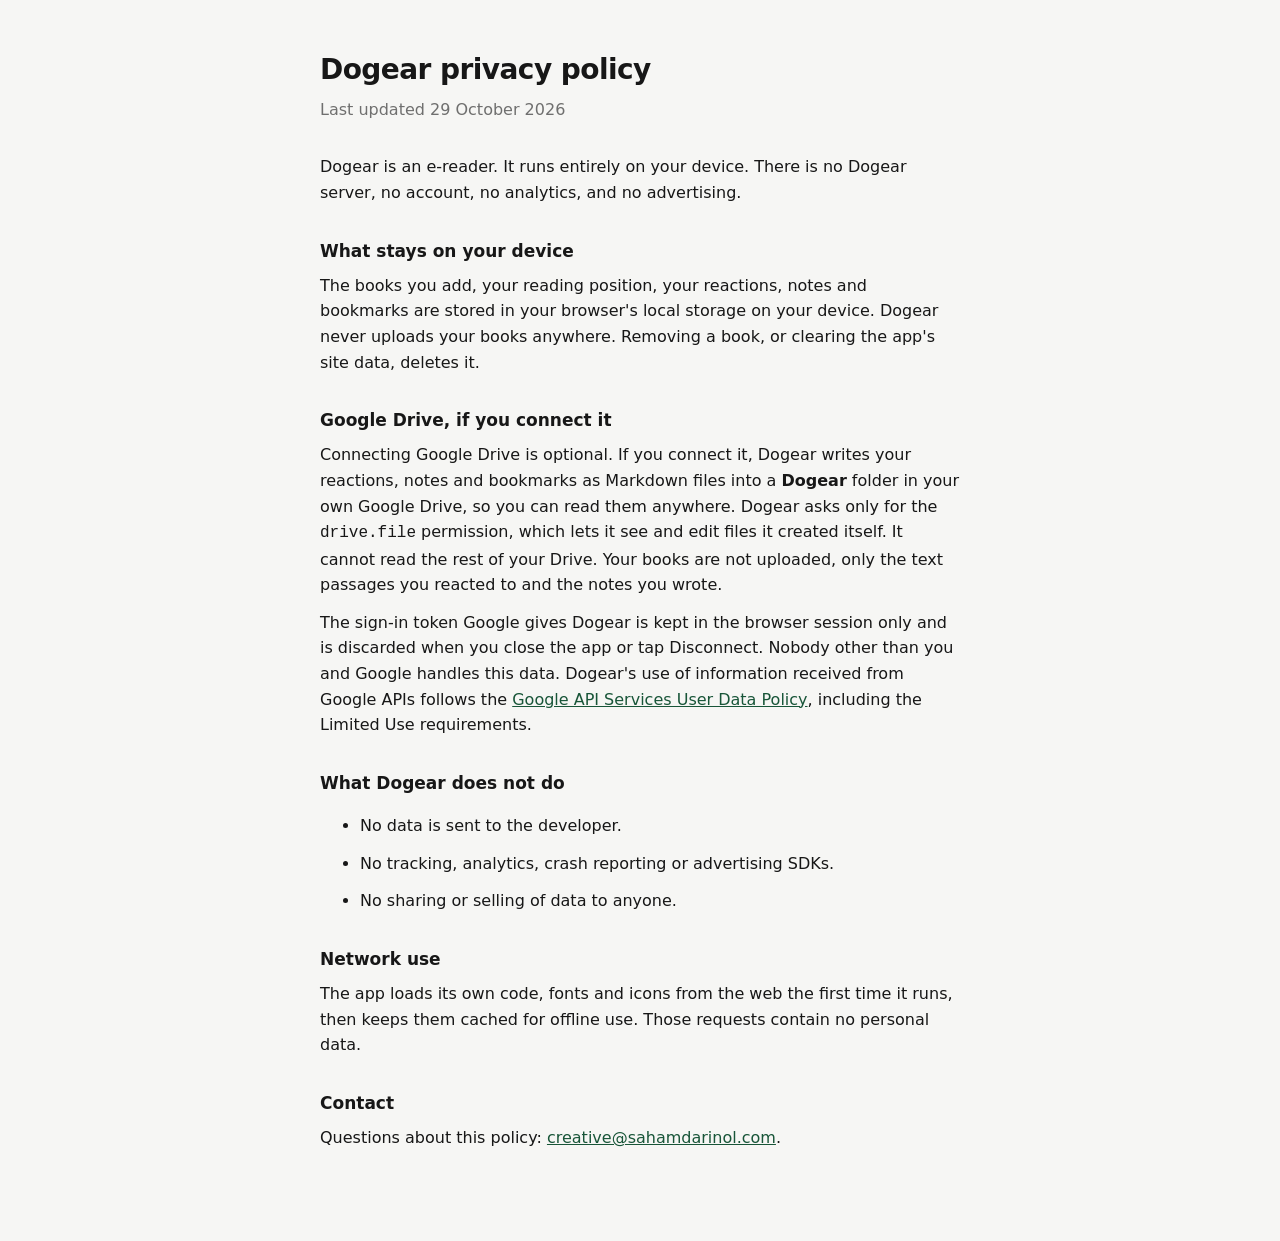
==== privacy.html @ 63f9661b "Play Store kit: privacy policy, listing copy, graphics, upload guide Co-Authored-By: Claude Fable 5." ====
<!doctype html>
<html lang="en">
<head>
<meta charset="utf-8">
<meta name="viewport" content="width=device-width, initial-scale=1">
<title>Dogear privacy policy</title>
<link rel="icon" href="icons/icon.svg" type="image/svg+xml">
<style>
  :root { color-scheme: light dark; }
  body { margin: 0; padding: 48px 20px 80px; background: #f6f6f4; color: #171717; font: 16px/1.6 "Geist", system-ui, -apple-system, "Segoe UI", sans-serif; }
  @media (prefers-color-scheme: dark) { body { background: #121214; color: #ebebe6; } a { color: #7ed2a0; } }
  main { max-width: 640px; margin: 0 auto; }
  h1 { font-size: 28px; letter-spacing: -.02em; margin: 0 0 4px; }
  h2 { font-size: 17px; margin: 32px 0 8px; }
  p, li { margin: 0 0 12px; }
  .sub { opacity: .6; margin-bottom: 32px; }
  a { color: #185538; }
</style>
</head>
<body>
<main>
  <h1>Dogear privacy policy</h1>
  <p class="sub">Last updated 29 October 2026</p>

  <p>Dogear is an e-reader. It runs entirely on your device. There is no Dogear server, no account, no analytics, and no advertising.</p>

  <h2>What stays on your device</h2>
  <p>The books you add, your reading position, your reactions, notes and bookmarks are stored in your browser's local storage on your device. Dogear never uploads your books anywhere. Removing a book, or clearing the app's site data, deletes it.</p>

  <h2>Google Drive, if you connect it</h2>
  <p>Connecting Google Drive is optional. If you connect it, Dogear writes your reactions, notes and bookmarks as Markdown files into a <b>Dogear</b> folder in your own Google Drive, so you can read them anywhere. Dogear asks only for the <code>drive.file</code> permission, which lets it see and edit files it created itself. It cannot read the rest of your Drive. Your books are not uploaded, only the text passages you reacted to and the notes you wrote.</p>
  <p>The sign-in token Google gives Dogear is kept in the browser session only and is discarded when you close the app or tap Disconnect. Nobody other than you and Google handles this data. Dogear's use of information received from Google APIs follows the <a href="https://developers.google.com/terms/api-services-user-data-policy" rel="noopener">Google API Services User Data Policy</a>, including the Limited Use requirements.</p>

  <h2>What Dogear does not do</h2>
  <ul>
    <li>No data is sent to the developer.</li>
    <li>No tracking, analytics, crash reporting or advertising SDKs.</li>
    <li>No sharing or selling of data to anyone.</li>
  </ul>

  <h2>Network use</h2>
  <p>The app loads its own code, fonts and icons from the web the first time it runs, then keeps them cached for offline use. Those requests contain no personal data.</p>

  <h2>Contact</h2>
  <p>Questions about this policy: <a href="mailto:creative@sahamdarinol.com">creative@sahamdarinol.com</a>.</p>
</main>
</body>
</html>
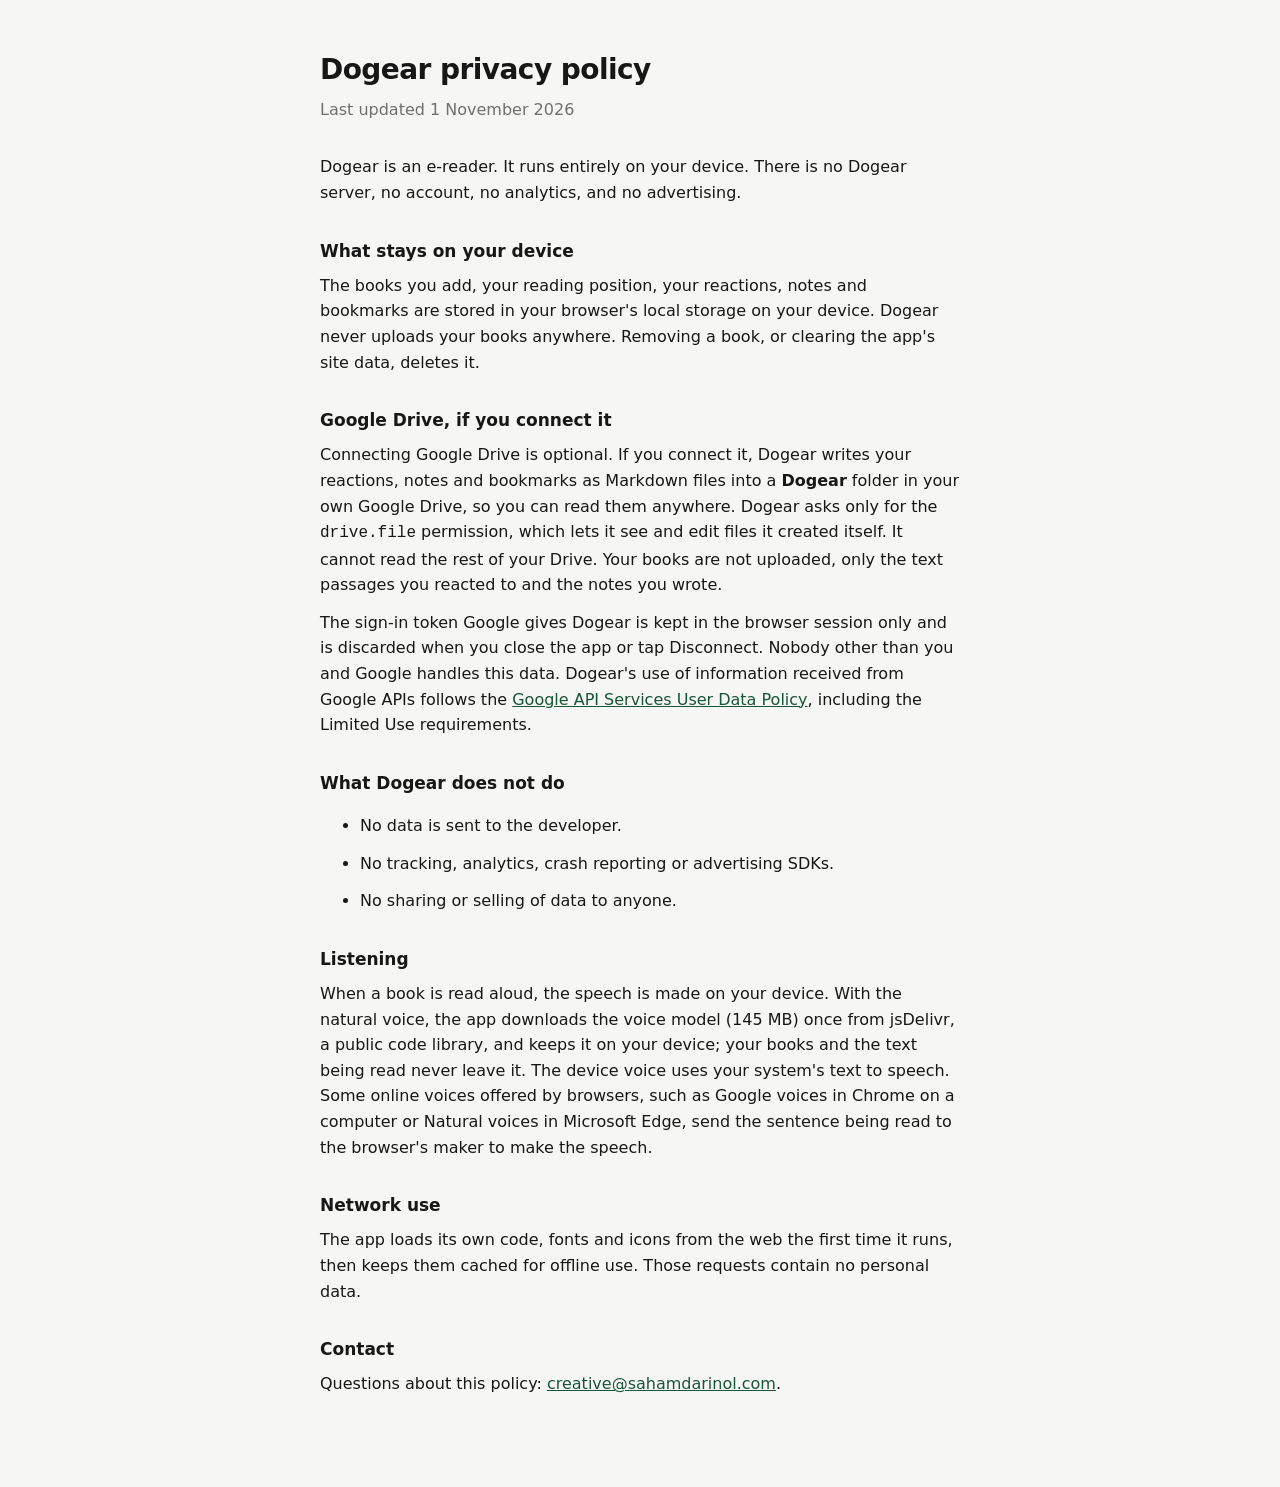
==== commit 257e61c6: "Natural voice that keeps reading with the screen off, and a clearer player Android stops the Web Spe" ====
--- a/privacy.html
+++ b/privacy.html
@@ -20,7 +20,7 @@
 <body>
 <main>
   <h1>Dogear privacy policy</h1>
-  <p class="sub">Last updated 29 October 2026</p>
+  <p class="sub">Last updated 1 November 2026</p>
 
   <p>Dogear is an e-reader. It runs entirely on your device. There is no Dogear server, no account, no analytics, and no advertising.</p>
 
@@ -38,6 +38,8 @@
     <li>No sharing or selling of data to anyone.</li>
   </ul>
 
+  <h2>Listening</h2>
+  <p>When a book is read aloud, the speech is made on your device. With the natural voice, the app downloads the voice model (145 MB) once from jsDelivr, a public code library, and keeps it on your device; your books and the text being read never leave it. The device voice uses your system's text to speech. Some online voices offered by browsers, such as Google voices in Chrome on a computer or Natural voices in Microsoft Edge, send the sentence being read to the browser's maker to make the speech.</p>
   <h2>Network use</h2>
   <p>The app loads its own code, fonts and icons from the web the first time it runs, then keeps them cached for offline use. Those requests contain no personal data.</p>
 
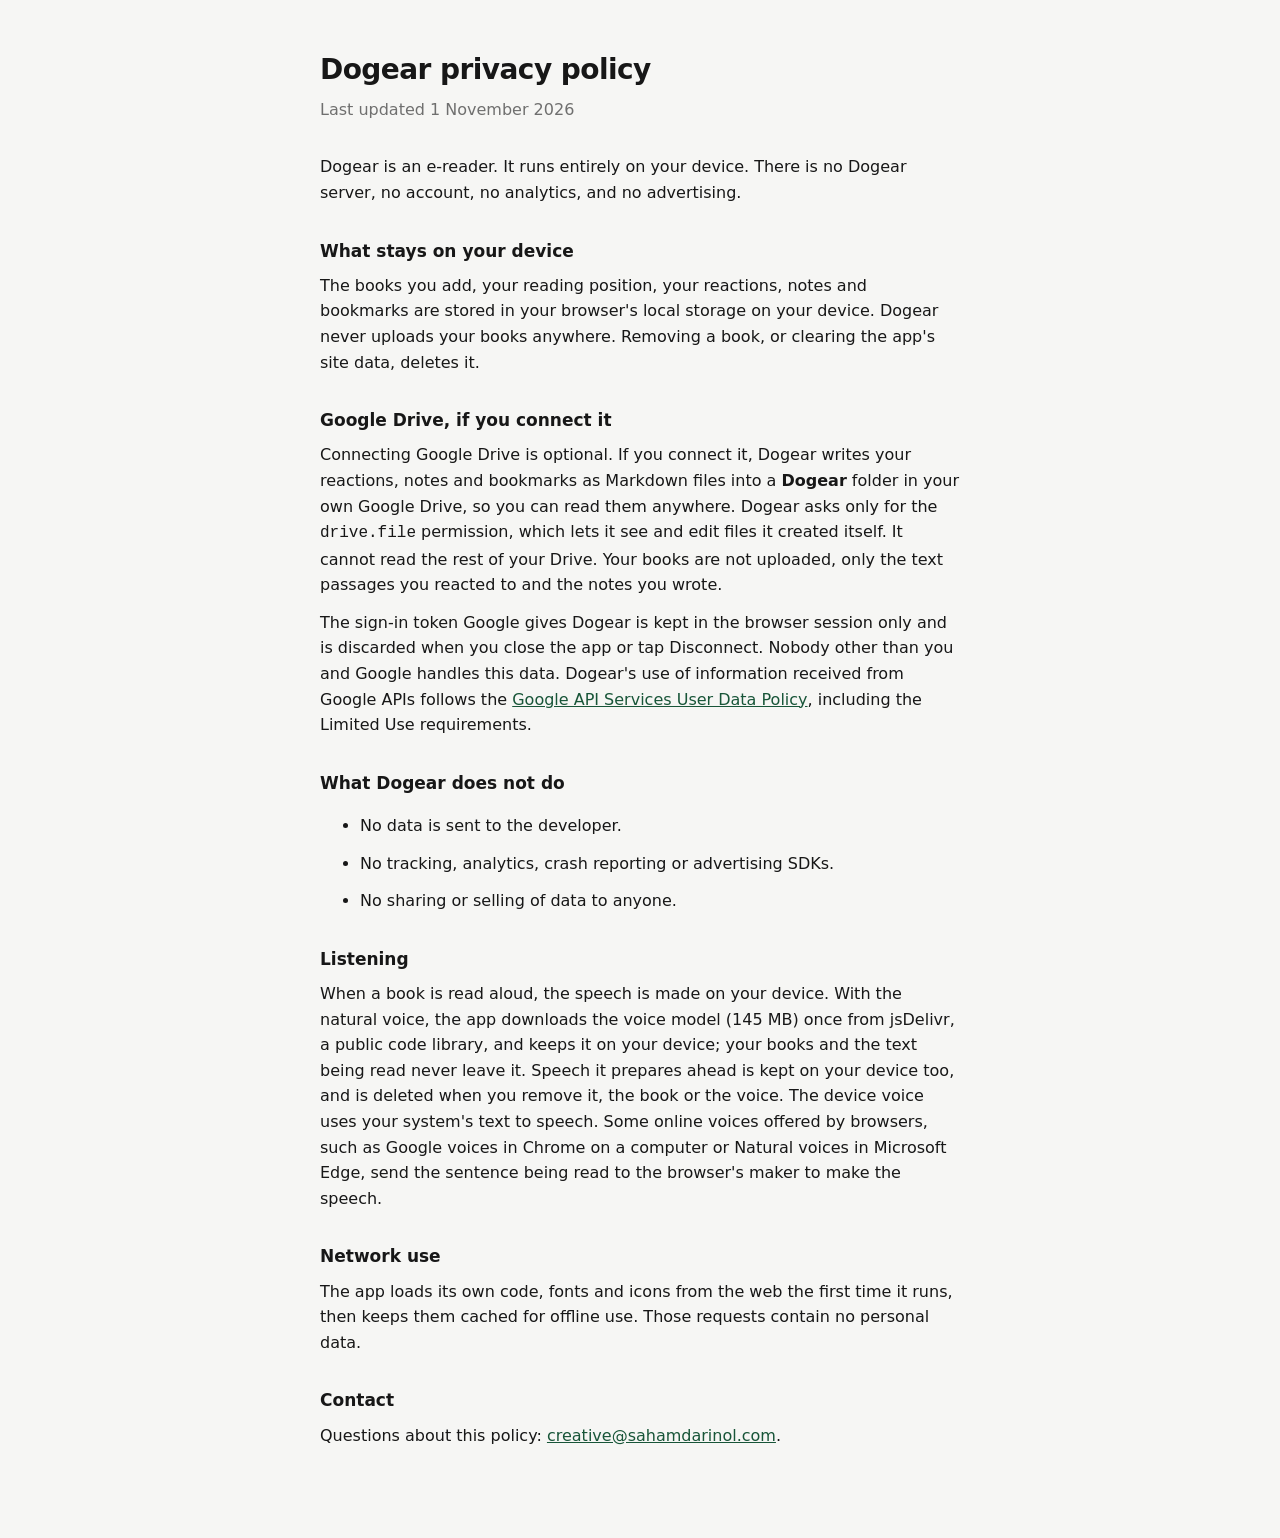
==== commit db8d1599: "Natural voice: prepare and keep chapters on the device Every sentence the natural voice makes is now" ====
--- a/privacy.html
+++ b/privacy.html
@@ -39,7 +39,7 @@
   </ul>
 
   <h2>Listening</h2>
-  <p>When a book is read aloud, the speech is made on your device. With the natural voice, the app downloads the voice model (145 MB) once from jsDelivr, a public code library, and keeps it on your device; your books and the text being read never leave it. The device voice uses your system's text to speech. Some online voices offered by browsers, such as Google voices in Chrome on a computer or Natural voices in Microsoft Edge, send the sentence being read to the browser's maker to make the speech.</p>
+  <p>When a book is read aloud, the speech is made on your device. With the natural voice, the app downloads the voice model (145 MB) once from jsDelivr, a public code library, and keeps it on your device; your books and the text being read never leave it. Speech it prepares ahead is kept on your device too, and is deleted when you remove it, the book or the voice. The device voice uses your system's text to speech. Some online voices offered by browsers, such as Google voices in Chrome on a computer or Natural voices in Microsoft Edge, send the sentence being read to the browser's maker to make the speech.</p>
   <h2>Network use</h2>
   <p>The app loads its own code, fonts and icons from the web the first time it runs, then keeps them cached for offline use. Those requests contain no personal data.</p>
 
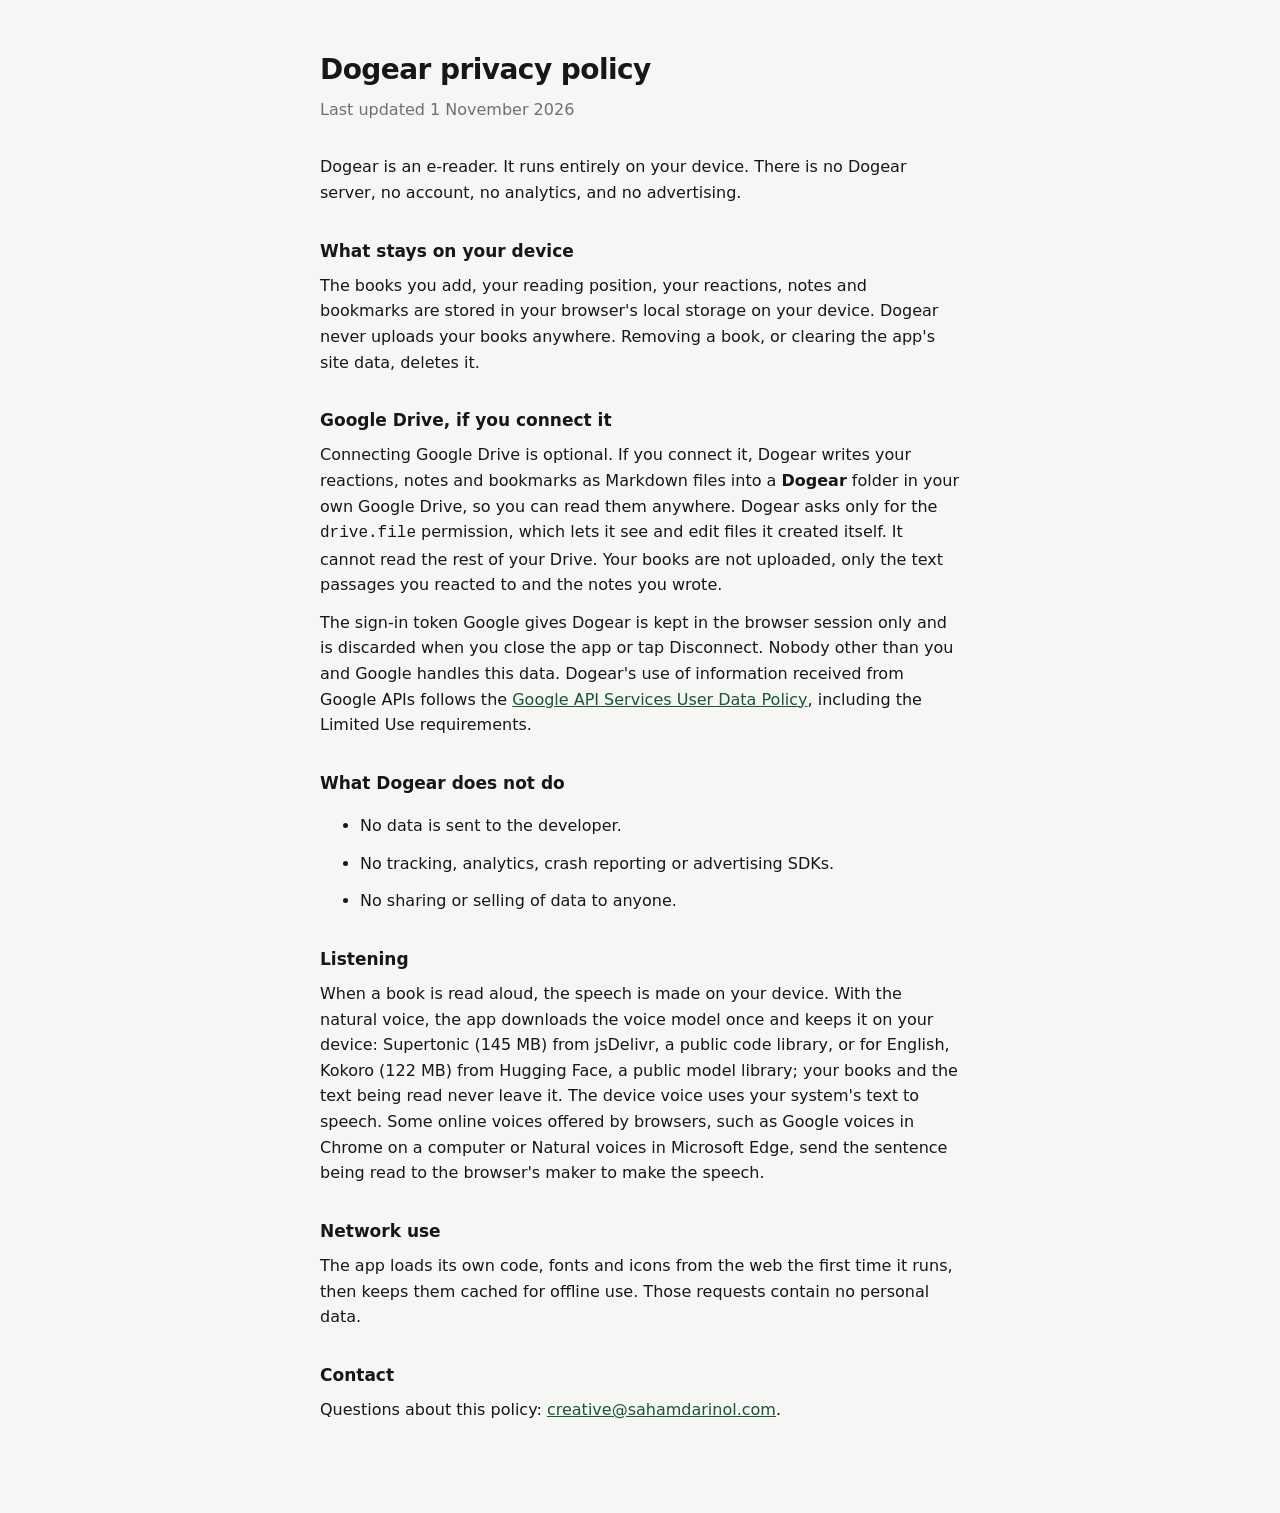
==== commit d941aad8: "Read aloud: Kokoro 82M as a natural voice for English Kokoro (hexgrad, Apache-2.0) is one of the mod" ====
--- a/privacy.html
+++ b/privacy.html
@@ -39,7 +39,7 @@
   </ul>
 
   <h2>Listening</h2>
-  <p>When a book is read aloud, the speech is made on your device. With the natural voice, the app downloads the voice model (145 MB) once from jsDelivr, a public code library, and keeps it on your device; your books and the text being read never leave it. Speech it prepares ahead is kept on your device too, and is deleted when you remove it, the book or the voice. The device voice uses your system's text to speech. Some online voices offered by browsers, such as Google voices in Chrome on a computer or Natural voices in Microsoft Edge, send the sentence being read to the browser's maker to make the speech.</p>
+  <p>When a book is read aloud, the speech is made on your device. With the natural voice, the app downloads the voice model once and keeps it on your device: Supertonic (145 MB) from jsDelivr, a public code library, or for English, Kokoro (122 MB) from Hugging Face, a public model library; your books and the text being read never leave it. The device voice uses your system's text to speech. Some online voices offered by browsers, such as Google voices in Chrome on a computer or Natural voices in Microsoft Edge, send the sentence being read to the browser's maker to make the speech.</p>
   <h2>Network use</h2>
   <p>The app loads its own code, fonts and icons from the web the first time it runs, then keeps them cached for offline use. Those requests contain no personal data.</p>
 
